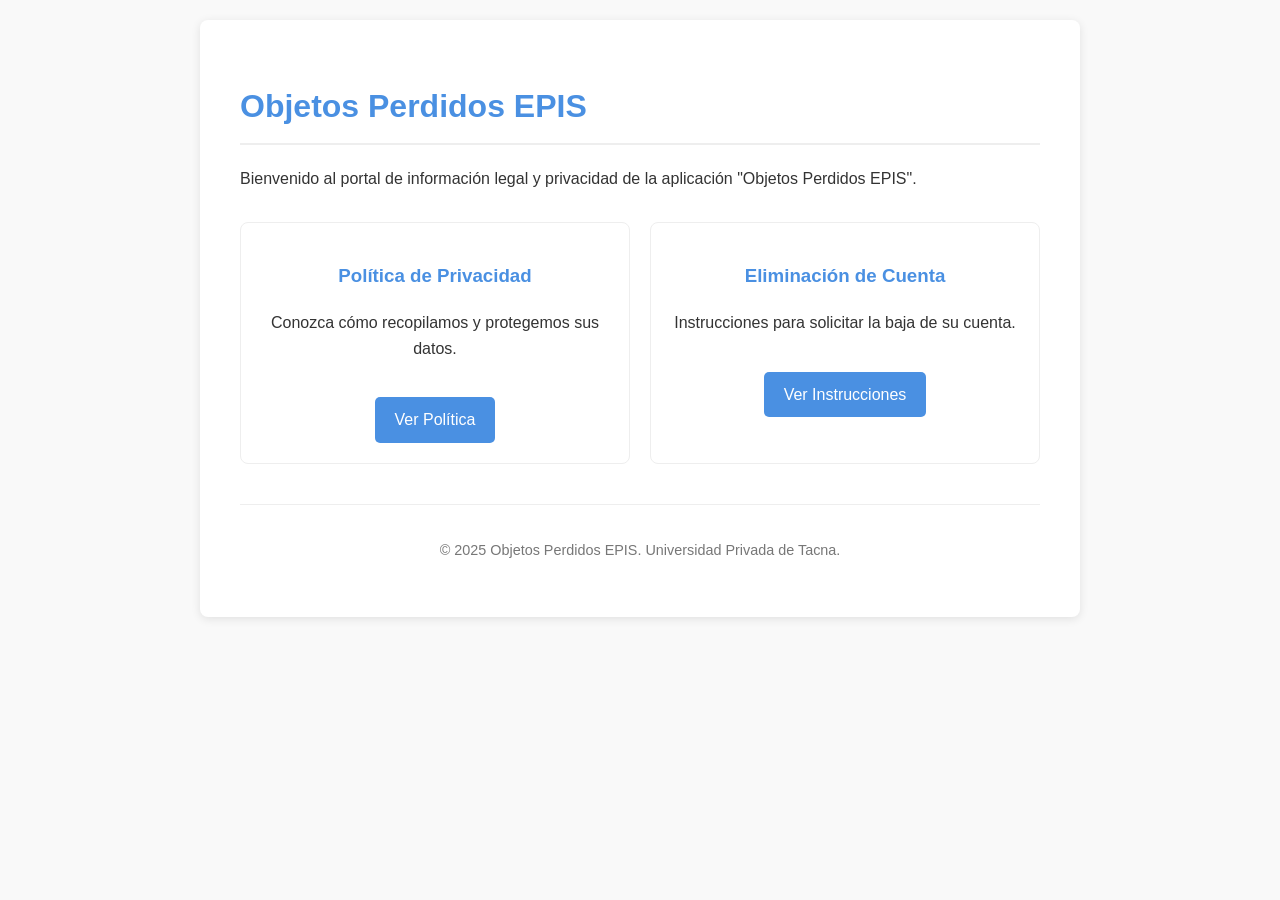
==== privacy_site/index.html @ 345b1eb7 "Update privacy policy with phone number" ====
<!DOCTYPE html>
<html lang="es">
<head>
    <meta charset="UTF-8">
    <meta name="viewport" content="width=device-width, initial-scale=1.0">
    <title>Objetos Perdidos EPIS - Legal</title>
    <link rel="stylesheet" href="styles.css">
    <style>
        .card-container {
            display: flex;
            gap: 20px;
            margin-top: 30px;
            flex-wrap: wrap;
        }
        .card {
            flex: 1;
            min-width: 250px;
            background: #fff;
            padding: 20px;
            border: 1px solid #eee;
            border-radius: 8px;
            text-align: center;
            transition: transform 0.2s;
        }
        .card:hover {
            transform: translateY(-5px);
            box-shadow: 0 5px 15px rgba(0,0,0,0.1);
        }
        .card h3 {
            color: var(--primary-color);
        }
    </style>
</head>
<body>
    <div class="container">
        <h1>Objetos Perdidos EPIS</h1>
        <p>Bienvenido al portal de información legal y privacidad de la aplicación "Objetos Perdidos EPIS".</p>

        <div class="card-container">
            <div class="card">
                <h3>Política de Privacidad</h3>
                <p>Conozca cómo recopilamos y protegemos sus datos.</p>
                <a href="privacy.html" class="btn">Ver Política</a>
            </div>
            <div class="card">
                <h3>Eliminación de Cuenta</h3>
                <p>Instrucciones para solicitar la baja de su cuenta.</p>
                <a href="delete_account.html" class="btn">Ver Instrucciones</a>
            </div>
        </div>

        <div class="footer">
            <p>&copy; 2025 Objetos Perdidos EPIS. Universidad Privada de Tacna.</p>
        </div>
    </div>
</body>
</html>
---- privacy_site/styles.css ----
:root {
    --primary-color: #4a90e2;
    --text-color: #333;
    --bg-color: #f9f9f9;
    --container-bg: #ffffff;
    --font-family: 'Segoe UI', Tahoma, Geneva, Verdana, sans-serif;
}

body {
    font-family: var(--font-family);
    background-color: var(--bg-color);
    color: var(--text-color);
    line-height: 1.6;
    margin: 0;
    padding: 20px;
}

.container {
    max-width: 800px;
    margin: 0 auto;
    background: var(--container-bg);
    padding: 40px;
    border-radius: 8px;
    box-shadow: 0 2px 10px rgba(0,0,0,0.1);
}

h1 {
    color: var(--primary-color);
    border-bottom: 2px solid #eee;
    padding-bottom: 10px;
}

h2 {
    margin-top: 30px;
    color: #555;
}

a {
    color: var(--primary-color);
    text-decoration: none;
}

a:hover {
    text-decoration: underline;
}

.footer {
    margin-top: 40px;
    font-size: 0.9em;
    color: #777;
    text-align: center;
    border-top: 1px solid #eee;
    padding-top: 20px;
}

.btn {
    display: inline-block;
    background-color: var(--primary-color);
    color: white;
    padding: 10px 20px;
    border-radius: 5px;
    margin-top: 20px;
}

.btn:hover {
    background-color: #357abd;
    text-decoration: none;
}
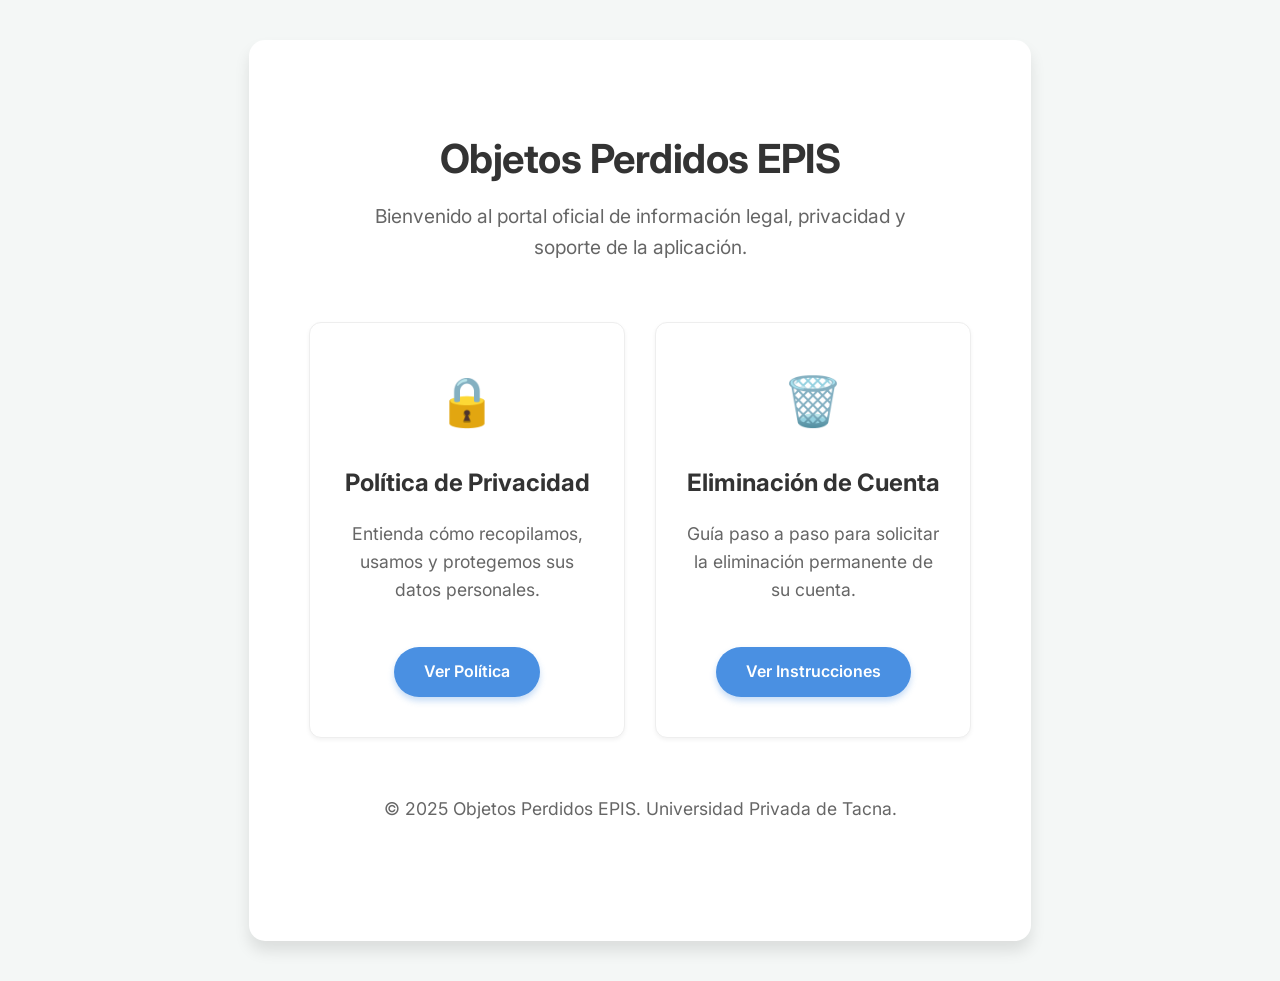
==== commit 0b9144a7: "Improve UI for index page" ====
--- a/privacy_site/index.html
+++ b/privacy_site/index.html
@@ -5,46 +5,25 @@
     <meta name="viewport" content="width=device-width, initial-scale=1.0">
     <title>Objetos Perdidos EPIS - Legal</title>
     <link rel="stylesheet" href="styles.css">
-    <style>
-        .card-container {
-            display: flex;
-            gap: 20px;
-            margin-top: 30px;
-            flex-wrap: wrap;
-        }
-        .card {
-            flex: 1;
-            min-width: 250px;
-            background: #fff;
-            padding: 20px;
-            border: 1px solid #eee;
-            border-radius: 8px;
-            text-align: center;
-            transition: transform 0.2s;
-        }
-        .card:hover {
-            transform: translateY(-5px);
-            box-shadow: 0 5px 15px rgba(0,0,0,0.1);
-        }
-        .card h3 {
-            color: var(--primary-color);
-        }
-    </style>
 </head>
 <body>
     <div class="container">
-        <h1>Objetos Perdidos EPIS</h1>
-        <p>Bienvenido al portal de información legal y privacidad de la aplicación "Objetos Perdidos EPIS".</p>
+        <div class="hero">
+            <h1>Objetos Perdidos EPIS</h1>
+            <p>Bienvenido al portal oficial de información legal, privacidad y soporte de la aplicación.</p>
+        </div>
 
         <div class="card-container">
             <div class="card">
+                <span class="card-icon">🔒</span>
                 <h3>Política de Privacidad</h3>
-                <p>Conozca cómo recopilamos y protegemos sus datos.</p>
+                <p>Entienda cómo recopilamos, usamos y protegemos sus datos personales.</p>
                 <a href="privacy.html" class="btn">Ver Política</a>
             </div>
             <div class="card">
+                <span class="card-icon">🗑️</span>
                 <h3>Eliminación de Cuenta</h3>
-                <p>Instrucciones para solicitar la baja de su cuenta.</p>
+                <p>Guía paso a paso para solicitar la eliminación permanente de su cuenta.</p>
                 <a href="delete_account.html" class="btn">Ver Instrucciones</a>
             </div>
         </div>
--- a/privacy_site/styles.css
+++ b/privacy_site/styles.css
@@ -1,9 +1,17 @@
+@import url('https://fonts.googleapis.com/css2?family=Inter:wght@300;400;600;700&display=swap');
+
 :root {
     --primary-color: #4a90e2;
+    --secondary-color: #357abd;
+    --accent-color: #ff6b6b;
     --text-color: #333;
-    --bg-color: #f9f9f9;
+    --text-light: #666;
+    --bg-color: #f4f7f6;
     --container-bg: #ffffff;
-    --font-family: 'Segoe UI', Tahoma, Geneva, Verdana, sans-serif;
+    --font-family: 'Inter', sans-serif;
+    --shadow-sm: 0 2px 4px rgba(0,0,0,0.05);
+    --shadow-md: 0 4px 6px rgba(0,0,0,0.1);
+    --shadow-lg: 0 10px 15px rgba(0,0,0,0.1);
 }
 
 body {
@@ -12,57 +20,137 @@
     color: var(--text-color);
     line-height: 1.6;
     margin: 0;
-    padding: 20px;
+    padding: 0;
+    min-height: 100vh;
+    display: flex;
+    flex-direction: column;
 }
 
 .container {
-    max-width: 800px;
-    margin: 0 auto;
+    max-width: 900px;
+    margin: 40px auto;
     background: var(--container-bg);
-    padding: 40px;
-    border-radius: 8px;
-    box-shadow: 0 2px 10px rgba(0,0,0,0.1);
+    padding: 60px;
+    border-radius: 16px;
+    box-shadow: var(--shadow-lg);
 }
 
 h1 {
-    color: var(--primary-color);
-    border-bottom: 2px solid #eee;
-    padding-bottom: 10px;
+    color: var(--text-color);
+    font-weight: 700;
+    font-size: 2.5rem;
+    margin-bottom: 10px;
+    letter-spacing: -0.5px;
 }
 
 h2 {
-    margin-top: 30px;
-    color: #555;
+    margin-top: 40px;
+    color: var(--text-color);
+    font-weight: 600;
+}
+
+p {
+    color: var(--text-light);
+    font-size: 1.1rem;
 }
 
 a {
     color: var(--primary-color);
     text-decoration: none;
+    font-weight: 500;
+    transition: color 0.2s;
 }
 
 a:hover {
+    color: var(--secondary-color);
     text-decoration: underline;
 }
 
-.footer {
-    margin-top: 40px;
-    font-size: 0.9em;
-    color: #777;
+/* Hero Section for Index */
+.hero {
     text-align: center;
-    border-top: 1px solid #eee;
-    padding-top: 20px;
+    margin-bottom: 60px;
 }
 
+.hero p {
+    font-size: 1.2rem;
+    max-width: 600px;
+    margin: 0 auto;
+}
+
+/* Cards */
+.card-container {
+    display: grid;
+    grid-template-columns: repeat(auto-fit, minmax(300px, 1fr));
+    gap: 30px;
+    margin-top: 40px;
+}
+
+.card {
+    background: #fff;
+    padding: 40px 30px;
+    border-radius: 12px;
+    text-align: center;
+    transition: transform 0.3s ease, box-shadow 0.3s ease;
+    border: 1px solid #eee;
+    box-shadow: var(--shadow-sm);
+}
+
+.card:hover {
+    transform: translateY(-5px);
+    box-shadow: var(--shadow-md);
+    border-color: var(--primary-color);
+}
+
+.card h3 {
+    color: var(--text-color);
+    font-size: 1.5rem;
+    margin-bottom: 15px;
+}
+
+.card-icon {
+    font-size: 3rem;
+    margin-bottom: 20px;
+    display: block;
+}
+
+/* Buttons */
 .btn {
     display: inline-block;
     background-color: var(--primary-color);
-    color: white;
-    padding: 10px 20px;
-    border-radius: 5px;
-    margin-top: 20px;
+    color: white !important;
+    padding: 12px 30px;
+    border-radius: 50px;
+    margin-top: 25px;
+    font-weight: 600;
+    text-decoration: none !important;
+    transition: background-color 0.2s, transform 0.1s;
+    box-shadow: 0 4px 6px rgba(74, 144, 226, 0.3);
 }
 
 .btn:hover {
-    background-color: #357abd;
-    text-decoration: none;
+    background-color: var(--secondary-color);
+    transform: translateY(-1px);
+    box-shadow: 0 6px 8px rgba(74, 144, 226, 0.4);
 }
+
+/* Footer */
+.footer {
+    margin-top: auto;
+    padding: 40px 0;
+    text-align: center;
+    color: #888;
+    font-size: 0.9rem;
+}
+
+/* Responsive */
+@media (max-width: 768px) {
+    .container {
+        margin: 20px;
+        padding: 30px;
+    }
+    
+    h1 {
+        font-size: 2rem;
+    }
+}
